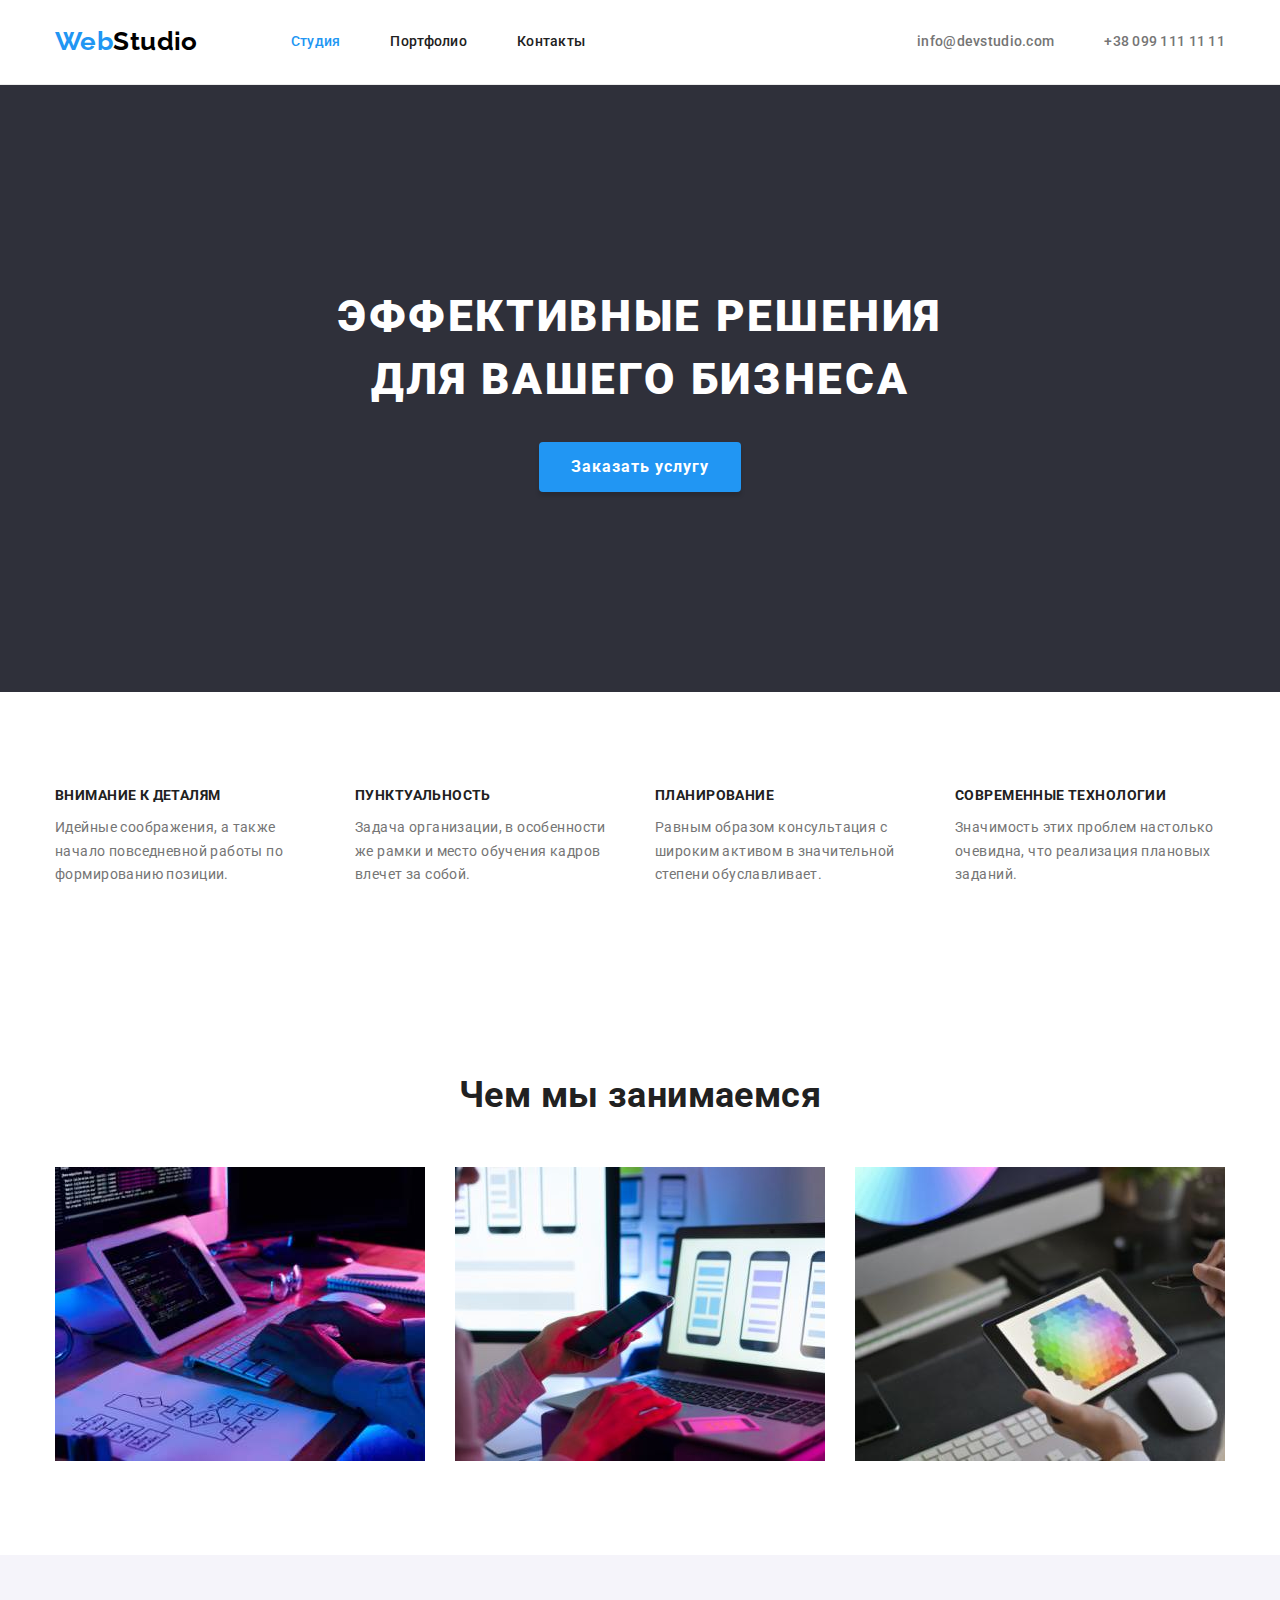
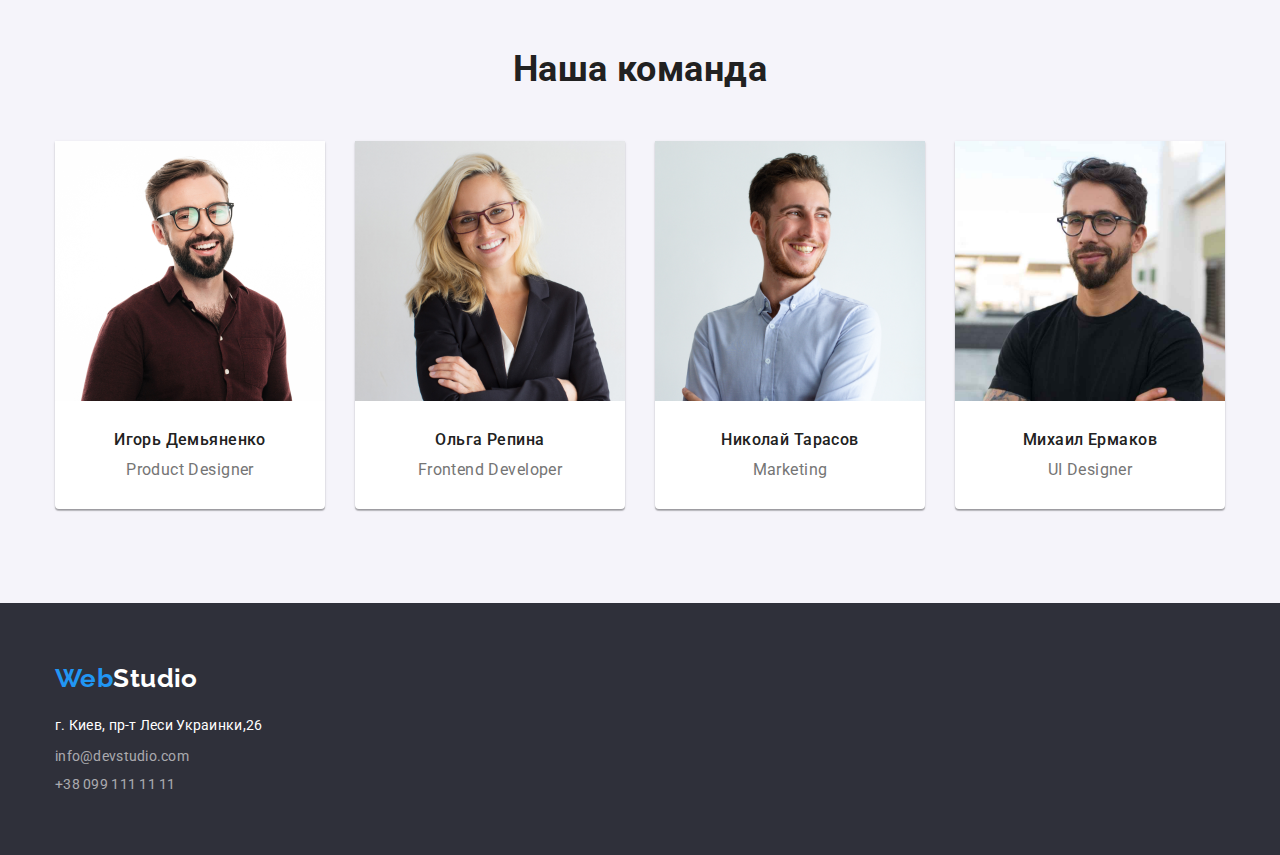
==== index.html @ 06228893 "Add files via upload" ====
<!DOCTYPE html>
<html lang="ru">
<head>
    <meta charset="UTF-8">
    <meta http-equiv="X-UA-Compatible" content="IE=edge">
    <meta name="viewport" content="width=device-width, initial-scale=1.0">
    <title>Document</title>
    <link rel="preconnect" href="https://fonts.googleapis.com">
    <link rel="preconnect" href="https://fonts.gstatic.com" crossorigin>
    <link href="https://fonts.googleapis.com/css2?family=Raleway:wght@700&family=Roboto:wght@400;500;700&display=swap"
        rel="stylesheet">
    <link rel="stylesheet" href="https://cdnjs.cloudflare.com/ajax/libs/modern-normalize/1.1.0/modern-normalize.min.css">
    <link rel="stylesheet" href="./style/style.css">
</head>
<body>
    <header class="header">
        <div class="nav-flex container">
        <nav class="header-nav"> 
            <a class="logo-WebStudio top" href="./index.html">Web<span class="Studio-header">Studio</span></a> 
          <ul class="site-nav">
            <li class="item"><a class="button_top current" href="./index.html">Студия</a></li>
            <li class="item"><a class="button_top" href="./portfolio.html">Портфолио</a></li>
            <li class="item"><a class="button_top" href="/contacts">Контакты</a></li>
        </ul>
    </nav>
        <ul class="auth-nav">
            <li class="auth"><a class="contact-nav" href="mailto:info@devstudio.com">info@devstudio.com</a></li>
            <li class="auth"><a class="contact-nav" href="tel:+380991111111">+38 099 111 11 11</a></li>
        </ul>
        </div>
    </header>
    <!--Main-->
    <main class="main"> 
        <!--Main Content-->
            <!--"Эффективные Решения"-->
            <section class="hero">
                <div class="container">
                <h1 class="big_banner_text">эффективные решения для 
                    вашего бизнеса
                </h1> 
                <button type="submit" class="big_banner_btn">Заказать услугу</button>
            </div>
            </section>
            <!--About Us-->
            <section class="section">
                <div class="container">
                <h2 class="header-name">В чём мы хороши</h2>
                <ul class="about_us ">
                 <li class="about_us_li">
                  <h3 class="about_us_text">Внимание к деталям</h3>  
                <p class="about_usParagr">Идейные соображения, а также начало повседневной работы по
                формированию позиции.</p> 
                </li>
                <li class="about_us_li">
                <h3 class="about_us_text">Пунктуальность</h3> 
                <p class="about_usParagr">Задача организации, в особенности же рамки и место обучения кадров влечет за собой.</p> 
                 </li>
                <li class="about_us_li">
               <h3 class="about_us_text">Планирование</h3> 
                <p class="about_usParagr">Равным образом консультация с широким активом в значительной степени обуславливает.</p> 
                </li>
                <li class="about_us_li">
                <h3 class="about_us_text">Современные технологии</h3> 
               <p class="about_usParagr">Значимость этих проблем настолько очевидна, что реализация плановых заданий.</p> 
                </li>
                </ul>
                </div>
            </section>
            <!--Чем мы занимаемся-->
            <section class="section">
                <div class="container">
                <h2 class="what_we_do_name">Чем мы занимаемся</h2>
                <ul class="img_whatwedo">
                    <li class="what_we_do_img"><img src="./img/imgtablehand.jpg" alt="user photo" class="photo" width="370" height="294"></li>
                    <li class="what_we_do_img"><img src="./img/imghandphone.jpg" alt="user photo" class="photo" width="370" height="294"></li>
                    <li class="what_we_do_img"><img src="./img/imghandphonerainbow.jpg" alt="user photo" class="photo" width="370" 
                        height="294"></li>
                </ul>
                </div>
            </section>
            <!--Наша команда-->
            <section class="section team">
                <div class="our_team container">
                <h2 class="our_team_own">Наша команда</h2>
             <ul class="our_team-card"> 
             <li class="card-team_all">
                <img src="./img/igor.jpg" alt="user photo" class="photo" width="270px" height="260px">
                <div class="info-card">
               <h3 class="our_team_name">Игорь Демьяненко</h3> 
               <p class="our_team_position">Product Designer</p> 
                </div>
            </li>
             <li class="card-team_all"> 
                <img src="./img/olga.jpg" alt="user photo" class="photo" width="270px" height="260px">
            <div class="info-card">
               <h3 class="our_team_name">Ольга Репина</h3> 
               <p class="our_team_position">Frontend Developer</p>
            </div>
            </li>
             <li class="card-team_all">
                <img src="./img/nikolai.jpg" alt="user photo" class="photo" width="270px" height="260px">
            <div class="info-card">
                <h3 class="our_team_name">Николай Тарасов</h3> 
               <p class="our_team_position">Marketing</p> 
            </div>
               <li class="card-team_all"> 
                <img src="./img/michail.jpg" alt="user photo" class="photo" width="270px" height="260px">
            <div class="info-card">
               <h3 class="our_team_name">Михаил Ермаков</h3> 
               <p class="our_team_position">UI Designer</p> 
            </div>
            </li>
             </ul>
            </div>
            </section>
            <!--Info Box-->
        <footer class="info_box">
            <div class="container">
            <a class="logo-WebStudio footer" href="./index.html">Web<span class="Studio-footer">Studio</span>
            </a>
            <address>
                <ul>
                    <li class="footer-item"><a class="contact footer adress" href="https://goo.gl/maps/bYPinD6C4wtfeAeu7">г. Киев, пр-т Леси Украинки,26</a></li>
                    <li class="footer-item"><a class="contact footer" href="mailto:info@devstudio.com">info@devstudio.com</a></li>
                    <li class="footer-item"><a class="contact footer" href="tel:+380991111111">+38 099 111 11 11</a></li>
                </ul>
                </address>
                </div>
            </footer>
    </main>
</body>
</html>
---- style/style.css ----
:root {
  --accent-color: #2196f3;
  --logo-Studio-color: black;
  --footer-bg-color: #2f303a;
  --primary-white-color: #ffffff;
  --primary-text-color: #212121;
  --title-text-color: #757575;
  --contacts-footer-color: rgba(255, 255, 255, 0.6);
  --team-bg-color: #f5f4fa;
}

html {
  box-sizing: border-box;
}

/* убираем подчеркивание ссылок */
* {
  text-decoration: none;
}

* ::after,
* ::before {
  box-sizing: inherit;
}

/* убираем точки списков */
.list {
  list-style: none;
}

ul {
  list-style: none;
  margin: 0;
  padding: 0;
}

body {
  font-family: "Roboto", sans-serif;
  font-size: 14px;
  letter-spacing: 0.03em;
  background-color: var(--primary-white-color);
}

h1,
h2,
h3,
h4,
h5,
h6,
p {
  margin: 0;
  padding: 0;
}

img {
  display: block;
  max-width: 100%;
  height: auto;
}
/*-----------Main ------------*/
.container {
  width: 1200px;
  margin-left: auto;
  margin-right: auto;
  padding-left: 15px;
  padding-right: 15px;
  /* outline: 2px solid red; */
}

.section.team {
  background-color: var(--team-bg-color);
}

.section {
  padding-bottom: 94px;
  padding-top: 94px;
}

/*--------------Head--------------*/
.header {
  border-bottom: 1px solid #ececec;
}

.nav-flex {
  display: flex;
  align-items: center;
}

.logo-WebStudio.top {
  margin-right: 93px;
}

.logo-WebStudio.top,
.logo-WebStudio.footer {
  font-family: "Raleway";
  font-weight: 700;
  font-size: 26px;
  line-height: 1.19;
  color: var(--accent-color);
}

.logo-WebStudio.footer {
  margin-bottom: 20px;
  display: block;
}
.Studio-footer {
  color: var(--primary-white-color);
}

.footer-item {
  margin-bottom: 9px;
}

.footer-item:last-child {
  margin-bottom: 0;
}

.Studio-header {
  color: var(--logo-Studio-color);
}

.header-nav {
  display: flex;
  align-items: center;
}

.site-nav {
  display: flex;
  margin-left: 93px;
  margin: 0;
  padding: 0;
}

.item:not(:last-child) {
  margin-right: 50px;
}

.site-nav .button_top {
  display: block;
  padding-top: 32px;
  padding-bottom: 32px;

  font-weight: 500;
  font-size: 14px;
  line-height: 1.4;
  letter-spacing: 0.02em;
  color: var(--primary-text-color);
}

.button_top:hover,
.button_top:focus {
  color: var(--accent-color);
}

.button_top.current {
  color: var(--accent-color);
}

.contact.footer {
  color: rgba(255, 255, 255, 0.6);
  font-weight: 400;
}

.contact {
  font-weight: normal;
}
.contact,
.contact-nav {
  font-weight: 500;
  font-size: 14px;
  line-height: 1.4;
  letter-spacing: 0.02em;
  color: var(--title-text-color);
  list-style: none;
  font-style: normal;
}

.contact-nav {
  padding-top: 32px;
  padding-bottom: 32px;
  flex: auto;
}

.contact:not(:last-child) {
  margin-bottom: 9px;
}

.contact + .contact {
  margin-bottom: 0;
}

.auth-nav {
  display: flex;
  margin-left: auto;
  padding-top: 0;
  padding-bottom: 0;
}

.auth + .auth {
  margin-left: 50px;
}

.contact.adress {
  font-size: 14px;
  line-height: 1.71;
  color: var(--primary-white-color);
  list-style: none;
  font-style: normal;
}

.contact:hover,
.contact_header:hover {
  color: var(--accent-color);
}
/*--------------Body--------------*/

.hero {
  text-align: center;
  background-color: var(--footer-bg-color);
  padding-top: 200px;
  padding-bottom: 200px;
  margin: 0 auto;
}

.big_banner_text {
  font-weight: 900;
  font-size: 44px;
  line-height: 1.45;
  letter-spacing: 0.06em;
  text-transform: uppercase;
  color: var(--primary-white-color);
  width: 696px;
  margin: 0 auto;
  margin-bottom: 30px;
}

.big_banner_btn {
  cursor: pointer;
  font-family: inherit;
  color: var(--primary-white-color);
  background-color: var(--accent-color);
  box-shadow: 0px 4px 4px rgba(0, 0, 0, 0.15);
  border-radius: 4px;
  font-weight: 700;
  font-size: 16px;
  line-height: 1.88;
  min-width: 200px;
  min-height: 50px;
  display: block;
  align-items: center;
  text-align: center;
  letter-spacing: 0.06em;
  padding: 10px 32px;
  margin-left: auto;
  margin-right: auto;
  border: none;
}

.big_banner_btn:hover {
  box-shadow: 0px 4px 4px rgba(0, 0, 0, 0.15);
  border-radius: 4px;
}
/*--------------About Us--------------*/
.header-name {
  visibility: hidden;
  margin: 0;
  bottom: 0;
  border: 0;
  padding: 0;
  position: absolute;
}

.about_us {
  display: flex;
}

.about_us_li + .about_us_li {
  margin-left: 30px;
}

.about_us_text {
  font-weight: 700;
  font-size: 14px;
  line-height: 1.4;
  text-transform: uppercase;
  color: var(--primary-text-color);
  margin-bottom: 10px;
}

.about_usParagr {
  font-size: 14px;
  line-height: 1.7;
  color: var(--title-text-color);
  width: 270px;
}

/*--------------What we do--------------*/
.what_we_do_name,
.our_team_own {
  font-weight: 700;
  font-size: 36px;
  line-height: 1.16;
  text-align: center;
  color: var(--primary-text-color);
  margin-bottom: 50px;
}

.img_whatwedo {
  display: flex;
}

.what_we_do_img + .what_we_do_img {
  margin-left: 30px;
}
/*--------------Our team--------------*/

.our_team-card {
  display: flex;
}

.card-team_all {
  background-color: var(--primary-white-color);
  border-radius: 0px 0px 4px 4px;
  box-shadow: 0px 1px 3px rgba(0, 0, 0, 0.12), 0px 1px 1px rgba(0, 0, 0, 0.14),
    0px 2px 1px rgba(0, 0, 0, 0.2);
  margin-right: 30px;
}

.card-team_all:last-child {
  margin-right: 0;
}

.info-card {
  padding-top: 30px;
  padding-bottom: 30px;
}

/*кусочек в what we do h2*/
.our_team_name {
  font-weight: 500;
  font-size: 16px;
  line-height: 1.18;
  text-align: center;
  color: var(--primary-text-color);
  margin-bottom: 10px;
}

.our_team_position {
  font-size: 16px;
  line-height: 19px;
  text-align: center;
  color: var(--title-text-color);
}
/*--------------Footer--------------*/
.info_box {
  padding-top: 60px;
  padding-bottom: 60px;
  background-color: var(--footer-bg-color);
}

/*--------------Portfolio Button--------------*/
.nav_portfolio {
  display: none;
}

.btn_portfolio {
  font-weight: 500;
  font-size: 16px;
  line-height: 1.62;
  color: var(--primary-text-color);
  letter-spacing: 0.03em;
  margin-bottom: 50px;
  display: flex;
  border-radius: 4px;
  justify-content: center;
}

.filter-item {
  margin-right: 8px;
}

.filter-item:last-child {
  margin-right: 0;
}

.nav_btn {
  font-weight: 500;
  font-size: 16px;
  line-height: 1.62;
  text-align: center;
  letter-spacing: 0.03em;
  color: var(--main-color);
  background-color: var(--team-bg-color);
  padding: 6px 22px;
  border: 0;
  border-radius: 4px;
  cursor: pointer;
}

.nav-btn:active {
  color: var(--primary-white-color);
  background-color: var(--accent-color);
}

.nav_btn + .nav_btn {
  margin-right: 0;
}

.nav_btn:hover,
.nav_btn:focus {
  color: var(--primary-white-color);
  background-color: var(--accent-color);
}

/*--------------Portfolio --------------*/

.our-projects {
  display: flex;
  flex-wrap: wrap;
  margin: 0;
  padding: 0;
}

.border-item {
  background-color: var(--primary-white-color);
  border: 1px solid #eeeeee;
  border-top: none;
  padding: 20px 24px;
}

.portfolio_item {
  width: 370px;
  margin-right: 30px;
  margin-bottom: 30px;
}

.portfolio_item:nth-child(3n) {
  margin-right: 0;
}

.portfolio_item:nth-last-child(-n + 3) {
  margin-bottom: 0;
}

.portfolio_name {
  font-style: normal;
  font-weight: 700;
  font-size: 18px;
  line-height: 2;

  letter-spacing: 0.06em;
  color: var(--primary-text-color);
  margin-bottom: 4px;
}

.portfolio_type {
  font-style: normal;
  font-size: 16px;
  line-height: 1.87;
  color: var(--title-text-color);
}

.portfolio {
  display: flex;
  flex-wrap: wrap;
}
.portfolio_content {
  width: 370px;
  height: 294px;
  margin-bottom: 140px;
}
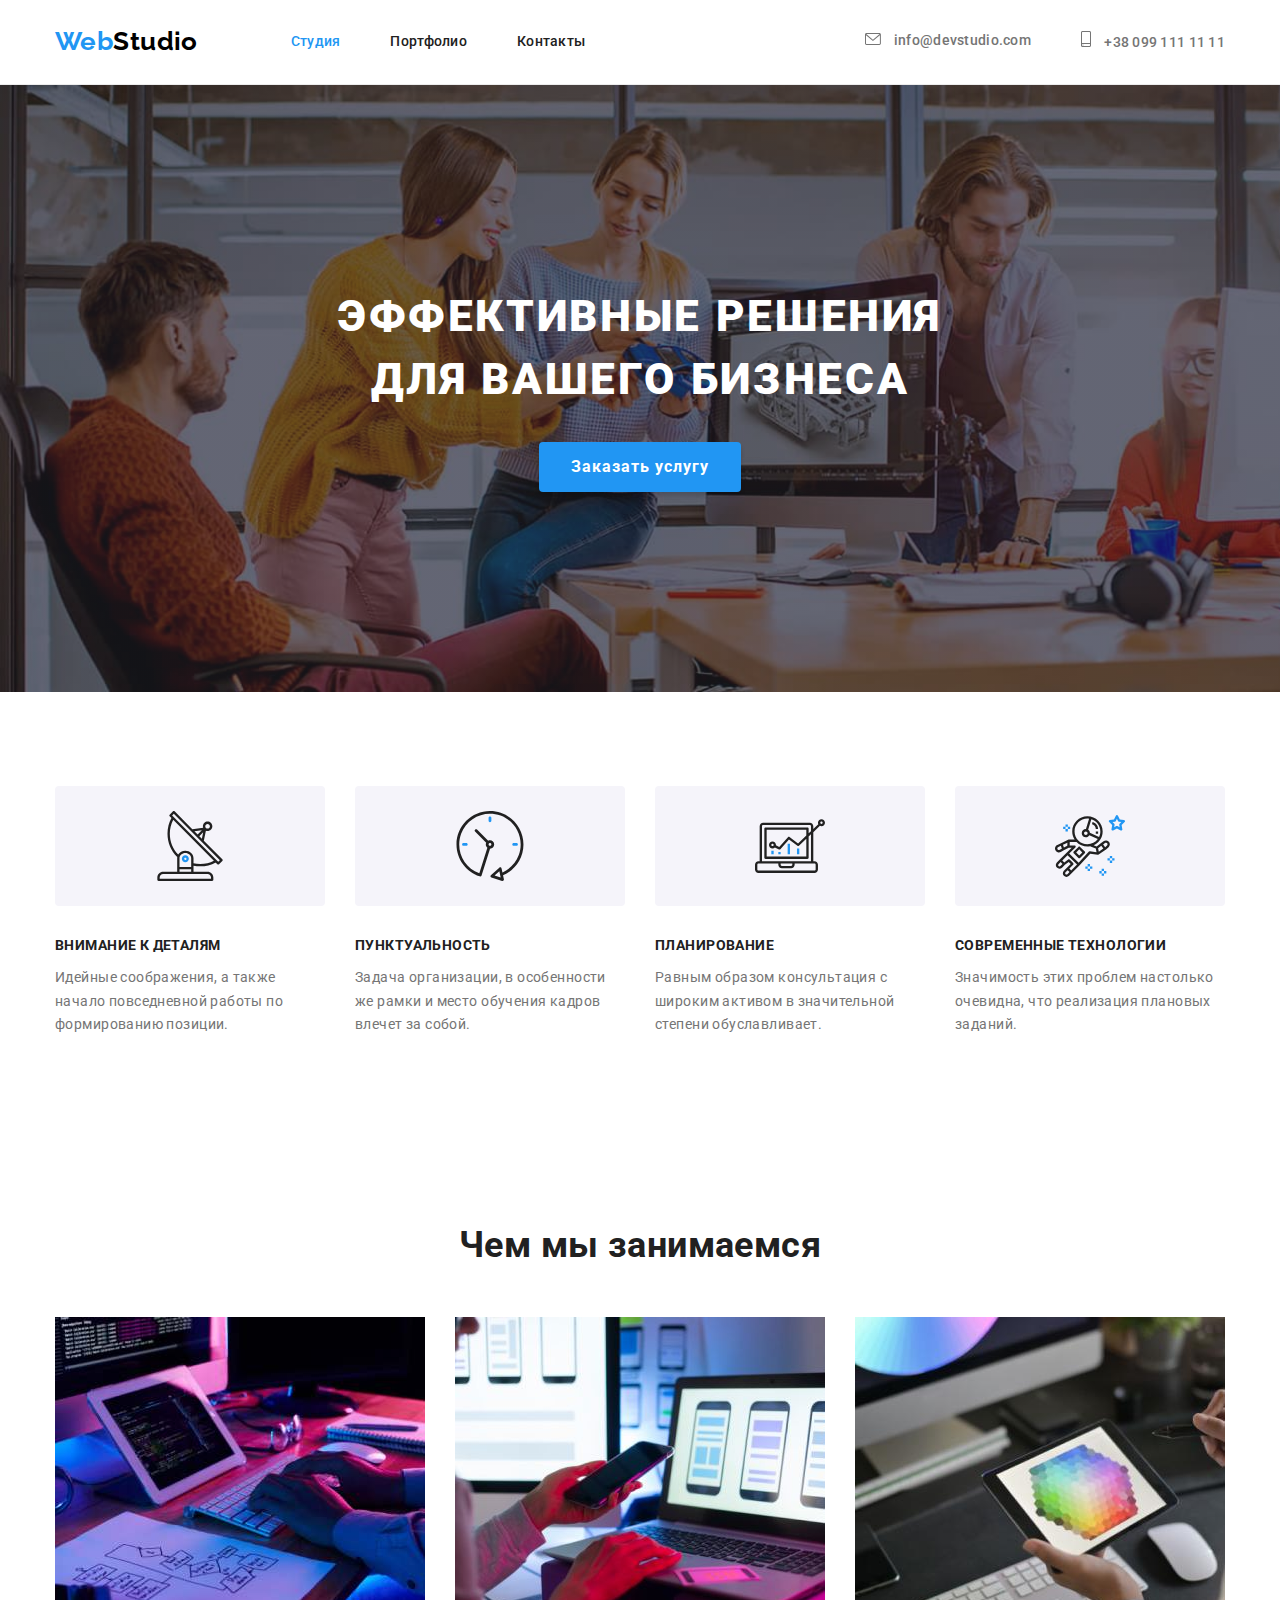
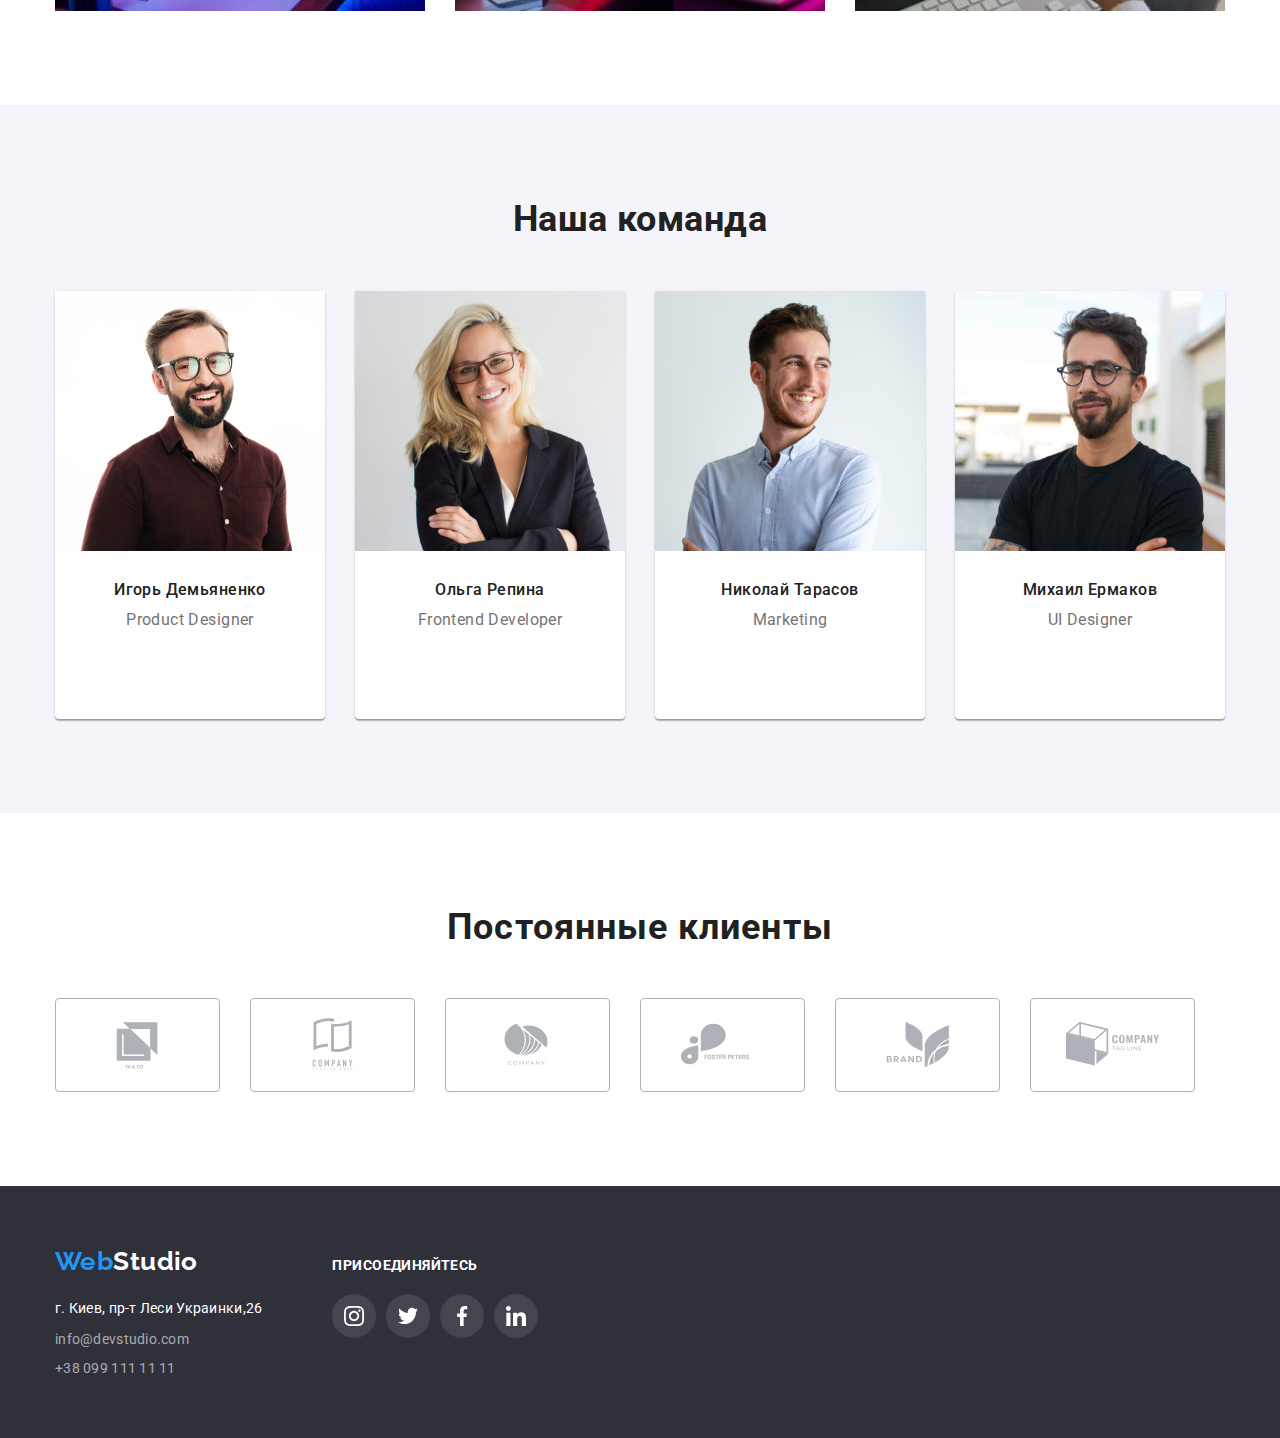
==== commit 4523f87a: "new" ====
--- a/index.html
+++ b/index.html
@@ -24,8 +24,16 @@
         </ul>
     </nav>
         <ul class="auth-nav">
-            <li class="auth"><a class="contact-nav" href="mailto:info@devstudio.com">info@devstudio.com</a></li>
-            <li class="auth"><a class="contact-nav" href="tel:+380991111111">+38 099 111 11 11</a></li>
+            <li class="auth"><a class="contact-nav" href="mailto:info@devstudio.com">
+                    <svg class="contact-icon" width="16" height="12">
+                        <use href="./img/styles.svg#icon-envelope"></use>
+                    </svg>
+                    info@devstudio.com</a></li>
+            <li class="auth"><a class="contact-nav" href="tel:+380991111111">
+                    <svg class="contact-icon" width="10" height="16">
+                        <use href="./img/styles.svg#icon-smartphone"></use>
+                    </svg>
+                    +38 099 111 11 11</a></li>
         </ul>
         </div>
     </header>
@@ -44,26 +52,54 @@
             <!--About Us-->
             <section class="section">
                 <div class="container">
+
                 <h2 class="header-name">В чём мы хороши</h2>
+
                 <ul class="about_us ">
-                 <li class="about_us_li">
+
+                 <li class="about_us_li icon-antenna">
+                     <div class="benefits-icon">
+                     <svg class="svg-benefits"  width="70" height="70">
+                         <use href="./img/styles.svg#icon-antenna"></use>
+                     </svg>
+                    </div>
                   <h3 class="about_us_text">Внимание к деталям</h3>  
                 <p class="about_usParagr">Идейные соображения, а также начало повседневной работы по
                 формированию позиции.</p> 
                 </li>
-                <li class="about_us_li">
+
+                <li class="about_us_li icon-clock">
+                    <div class="benefits-icon">
+                        <svg class="svg-benefits" width="70" height="70">
+                            <use href="./img/styles.svg#icon-clock"></use>
+                        </svg>
+                    </div>
                 <h3 class="about_us_text">Пунктуальность</h3> 
                 <p class="about_usParagr">Задача организации, в особенности же рамки и место обучения кадров влечет за собой.</p> 
                  </li>
-                <li class="about_us_li">
+
+                <li class="about_us_li icon-diagram">
+                    <div class="benefits-icon">
+                        <svg class="svg-benefits" width="70" height="70">
+                            <use href="./img/styles.svg#icon-diagram"></use>
+                        </svg>
+                    </div>
                <h3 class="about_us_text">Планирование</h3> 
                 <p class="about_usParagr">Равным образом консультация с широким активом в значительной степени обуславливает.</p> 
                 </li>
-                <li class="about_us_li">
+
+                <li class="about_us_li icon-austronaut">
+                    <div class="benefits-icon">
+                        <svg class="svg-benefits" width="70" height="70">
+                            <use href="./img/styles.svg#icon-astronaut"></use>
+                        </svg>
+                    </div>
                 <h3 class="about_us_text">Современные технологии</h3> 
                <p class="about_usParagr">Значимость этих проблем настолько очевидна, что реализация плановых заданий.</p> 
                 </li>
+
                 </ul>
+                
                 </div>
             </section>
             <!--Чем мы занимаемся-->
@@ -81,41 +117,143 @@
             <!--Наша команда-->
             <section class="section team">
                 <div class="our_team container">
+
                 <h2 class="our_team_own">Наша команда</h2>
+
              <ul class="our_team-card"> 
+
              <li class="card-team_all">
                 <img src="./img/igor.jpg" alt="user photo" class="photo" width="270px" height="260px">
                 <div class="info-card">
                <h3 class="our_team_name">Игорь Демьяненко</h3> 
                <p class="our_team_position">Product Designer</p> 
-                </div>
+               <ul class="card-soc-media">
+
+                   <li class="card-soc-media-li">
+
+                    <a href="" class="card-soc-link">
+                        <svg class="card-soc-item" width="20" height="20">
+                           <use href="./img/styles.svg#icon-instagram"></use>
+                       </svg>
+                    </a>
+                    </li>
+                   <li class="card-soc-media-li">
+                    <a href="" class="card-soc-link">
+                        <svg class="card-soc-item" width="20" height="20">
+                            <use href="./img/styles.svg#icon-twitter"></use>
+                        </svg>
+                    </a>
+                </li>
+                   <li class="card-soc-media-li">
+                    <a href="" class="card-soc-link">
+                        <svg class="card-soc-item" width="20" height="20">
+                            <use href="./img/styles.svg#icon-facebook"></use>
+                        </svg>
+                    </a>
+                </li>
+                   <li class="card-soc-media-li">
+                    <a href="" class="card-soc-link">
+                        <svg class="card-soc-item" width="20" height="20">
+                            <use href="./img/styles.svg#icon-linkedin"></use>
+                        </svg>
+                    </a>
+                </li>
+               </ul>
+                </div>
+
             </li>
+
              <li class="card-team_all"> 
                 <img src="./img/olga.jpg" alt="user photo" class="photo" width="270px" height="260px">
             <div class="info-card">
+
                <h3 class="our_team_name">Ольга Репина</h3> 
                <p class="our_team_position">Frontend Developer</p>
+            
+
             </div>
             </li>
+
              <li class="card-team_all">
                 <img src="./img/nikolai.jpg" alt="user photo" class="photo" width="270px" height="260px">
             <div class="info-card">
+
                 <h3 class="our_team_name">Николай Тарасов</h3> 
                <p class="our_team_position">Marketing</p> 
-            </div>
+           
+
+            </div>
+            </li>
+
                <li class="card-team_all"> 
                 <img src="./img/michail.jpg" alt="user photo" class="photo" width="270px" height="260px">
             <div class="info-card">
                <h3 class="our_team_name">Михаил Ермаков</h3> 
                <p class="our_team_position">UI Designer</p> 
+            
+
             </div>
             </li>
              </ul>
             </div>
+            </section>
+            <section class="section">
+                <div class="container">
+                    <h2 class="client-name">Постоянные клиенты</h2>
+                    <ul class="clients">
+                        <li class="client-card">
+                            <a href class="benefits-clients">
+                                <svg class="svg-clients" width="106" height="60">
+                                    <use href="./img/styles.svg#icon-yaandco"></use>
+                                </svg>
+                            </a>
+                        </li>
+            
+                        <li class="client-card">
+                            <a href class="benefits-clients">
+                                <svg class="svg-benefits" width="106" height="60">
+                                    <use href="./img/styles.svg#icon-tagline"></use>
+                                </svg>
+                            </a>
+                        </li>
+            
+                        <li class="client-card">
+                            <a href class="benefits-clients">
+                                <svg class="svg-benefits" width="106" height="60">
+                                    <use href="./img/styles.svg#icon-company"></use>
+                                </svg>
+                            </a>
+                        </li>
+            
+                        <li class="client-card">
+                            <a href class="benefits-clients">
+                                <svg class="svg-benefits" width="106" height="60">
+                                    <use href="./img/styles.svg#icon-foster"></use>
+                                </svg>
+                            </a>
+                        </li>
+            
+                        <li class="client-card">
+                            <a href class="benefits-clients">
+                                <svg class="svg-benefits" width="106" height="60">
+                                    <use href="./img/styles.svg#icon-Brand"></use>
+                                </svg>
+                            </a>
+                        </li>
+            
+                        <li class="client-card">
+                            <a href="" class="benefits-clients">
+                                <svg class="svg-benefits" width="106" height="60">
+                                    <use href="./img/styles.svg#icon-companytagline"></use>
+                                </svg>
+                        </li>
+                    </ul>
+                </div>
             </section>
             <!--Info Box-->
         <footer class="info_box">
             <div class="container">
+                <div class="footer-link">
             <a class="logo-WebStudio footer" href="./index.html">Web<span class="Studio-footer">Studio</span>
             </a>
             <address>
@@ -125,6 +263,41 @@
                     <li class="footer-item"><a class="contact footer" href="tel:+380991111111">+38 099 111 11 11</a></li>
                 </ul>
                 </address>
+            </div>
+                <div class="join">
+                <h2 class="join-name">присоединяйтесь</h2>
+                <ul class="card-soc-media-ul">
+                    <li class="card-soc-media-footer">
+                        <a href="" class="card-soc-footer">
+                            <svg class="card-soc-item" width="20" height="20">
+                                <use href="./img/styles.svg#icon-instagram"></use>
+                            </svg>
+                        </a>
+                    </li>
+                    <li class="card-soc-media-footer">
+                        <a href="" class="card-soc-footer">
+                            <svg class="card-soc-item" width="20" height="20">
+                                <use href="./img/styles.svg#icon-twitter"></use>
+                            </svg>
+                        </a>
+                    </li>
+                    <li class="card-soc-media-footer">
+                        <a href="" class="card-soc-footer">
+                            <svg class="card-soc-item" width="20" height="20">
+                                <use href="./img/styles.svg#icon-facebook"></use>
+                            </svg>
+                        </a>
+                    </li>
+                    <li class="card-soc-media-footer">
+                        <a href="" class="card-soc-footer">
+                            <svg class="card-soc-item" width="20" height="20">
+                                <use href="./img/styles.svg#icon-linkedin"></use>
+                            </svg>
+                        </a>
+                    </li>
+                    
+                </ul>
+                </div>
                 </div>
             </footer>
     </main>
--- a/style/style.css
+++ b/style/style.css
@@ -7,6 +7,8 @@
   --title-text-color: #757575;
   --contacts-footer-color: rgba(255, 255, 255, 0.6);
   --team-bg-color: #f5f4fa;
+  --client-icon-clr: #afb1b8;
+  --link-bg-color: rgba(255, 255, 255, 0.1);
 }
 
 html {
@@ -179,6 +181,12 @@
   padding-top: 32px;
   padding-bottom: 32px;
   flex: auto;
+  align-items: center;
+}
+
+.contact-nav:hover,
+.contact-nav:focus {
+  color: var(--accent-color);
 }
 
 .contact:not(:last-child) {
@@ -198,6 +206,13 @@
 
 .auth + .auth {
   margin-left: 50px;
+}
+
+.contact-icon {
+  margin-right: 10px;
+  fill: currentColor;
+  display: inline-block;
+  justify-content: center;
 }
 
 .contact.adress {
@@ -215,6 +230,15 @@
 /*--------------Body--------------*/
 
 .hero {
+  background-image: linear-gradient(
+      to right,
+      rgba(47, 48, 58, 0.4),
+      rgba(47, 48, 58, 0.4)
+    ),
+    url(../img/hero-img.jpg);
+  background-size: cover;
+  background-repeat: no-repeat;
+  max-width: 1600px;
   text-align: center;
   background-color: var(--footer-bg-color);
   padding-top: 200px;
@@ -274,6 +298,17 @@
   display: flex;
 }
 
+.benefits-icon {
+  display: flex;
+  flex-wrap: wrap;
+  align-content: center;
+  height: 120px;
+  background: var(--team-bg-color);
+  border-radius: 4px;
+  justify-content: center;
+  margin-bottom: 30px;
+}
+
 .about_us_li + .about_us_li {
   margin-left: 30px;
 }
@@ -351,11 +386,142 @@
   text-align: center;
   color: var(--title-text-color);
 }
+
+.card-soc-media {
+  display: flex;
+  justify-content: center;
+  padding-top: 16px;
+}
+
+.card-soc-media-li {
+  margin-right: 10px;
+}
+
+.card-soc-media-li::last-child {
+  margin-right: 0;
+}
+
+.card-soc-link {
+  display: inline-flex;
+  align-items: center;
+  justify-content: center;
+  border-radius: 50%;
+  width: 44px;
+  height: 44px;
+  fill: #AFB1B8;
+}
+
+/*--------------Client Card--------------*/
+
+.client-name {
+  font-weight: 700;
+  font-size: 36px;
+  line-height: 1.16;
+  text-align: center;
+  letter-spacing: 0.03em;
+  color: var(--primary-text-color);
+  margin-bottom: 50px;
+}
+
+.clients {
+  display: flex;
+}
+
+.client-card {
+  border: 1px solid var(--client-icon-clr);
+  border-radius: 4px;
+  margin-right: 30px;
+  width: 170px;
+  height: 94px;
+  align-items: center;
+  box-sizing: border-box;
+  justify-content: center;
+}
+
+.client-card:last-child {
+  margin-right: 0;
+}
+
+.benefits-clients {
+  display: flex;
+  align-items: center;
+  justify-content: center;
+  fill: var(--client-icon-clr);
+  height: 100%;
+}
+
+.benefits-clients:hover,
+.benefits-clients:focus {
+  fill: var(--accent-color);
+}
+
+.client-card:focus,
+.client-card:hover {
+  border-color: var(--accent-color);
+}
+
 /*--------------Footer--------------*/
 .info_box {
   padding-top: 60px;
   padding-bottom: 60px;
   background-color: var(--footer-bg-color);
+}
+
+.info_box .container {
+  display: flex;
+  align-items: baseline;
+}
+
+.footer-link {
+  margin-right: 70px;
+}
+
+/*--------------Join Us--------------*/
+.join {
+  margin-right: auto;
+}
+
+.join-name {
+  font-weight: 700;
+  font-size: 14px;
+  line-height: 1.14;
+  text-transform: uppercase;
+  letter-spacing: 0.03em;
+  color: var(--primary-white-color);
+  margin-bottom: 20px;
+}
+
+.card-soc-media-footer {
+  width: 44px;
+  height: 44px;
+  margin-right: 10px;
+}
+
+.card-soc-media-footer::last-child {
+  margin-right: 0;
+}
+
+.card-soc-media-ul {
+  display: flex;
+}
+
+.card-soc-item {
+  fill: var(--primary-white-color);
+}
+
+.card-soc-footer {
+  width: 100%;
+  height: 100%;
+  border-radius: 50%;
+  display: flex;
+  align-items: center;
+  justify-content: center;
+  background-color: var(--link-bg-color);
+}
+
+.card-soc-footer:hover,
+.card-soc-footer:focus {
+  background-color: var(--accent-color);
 }
 
 /*--------------Portfolio Button--------------*/
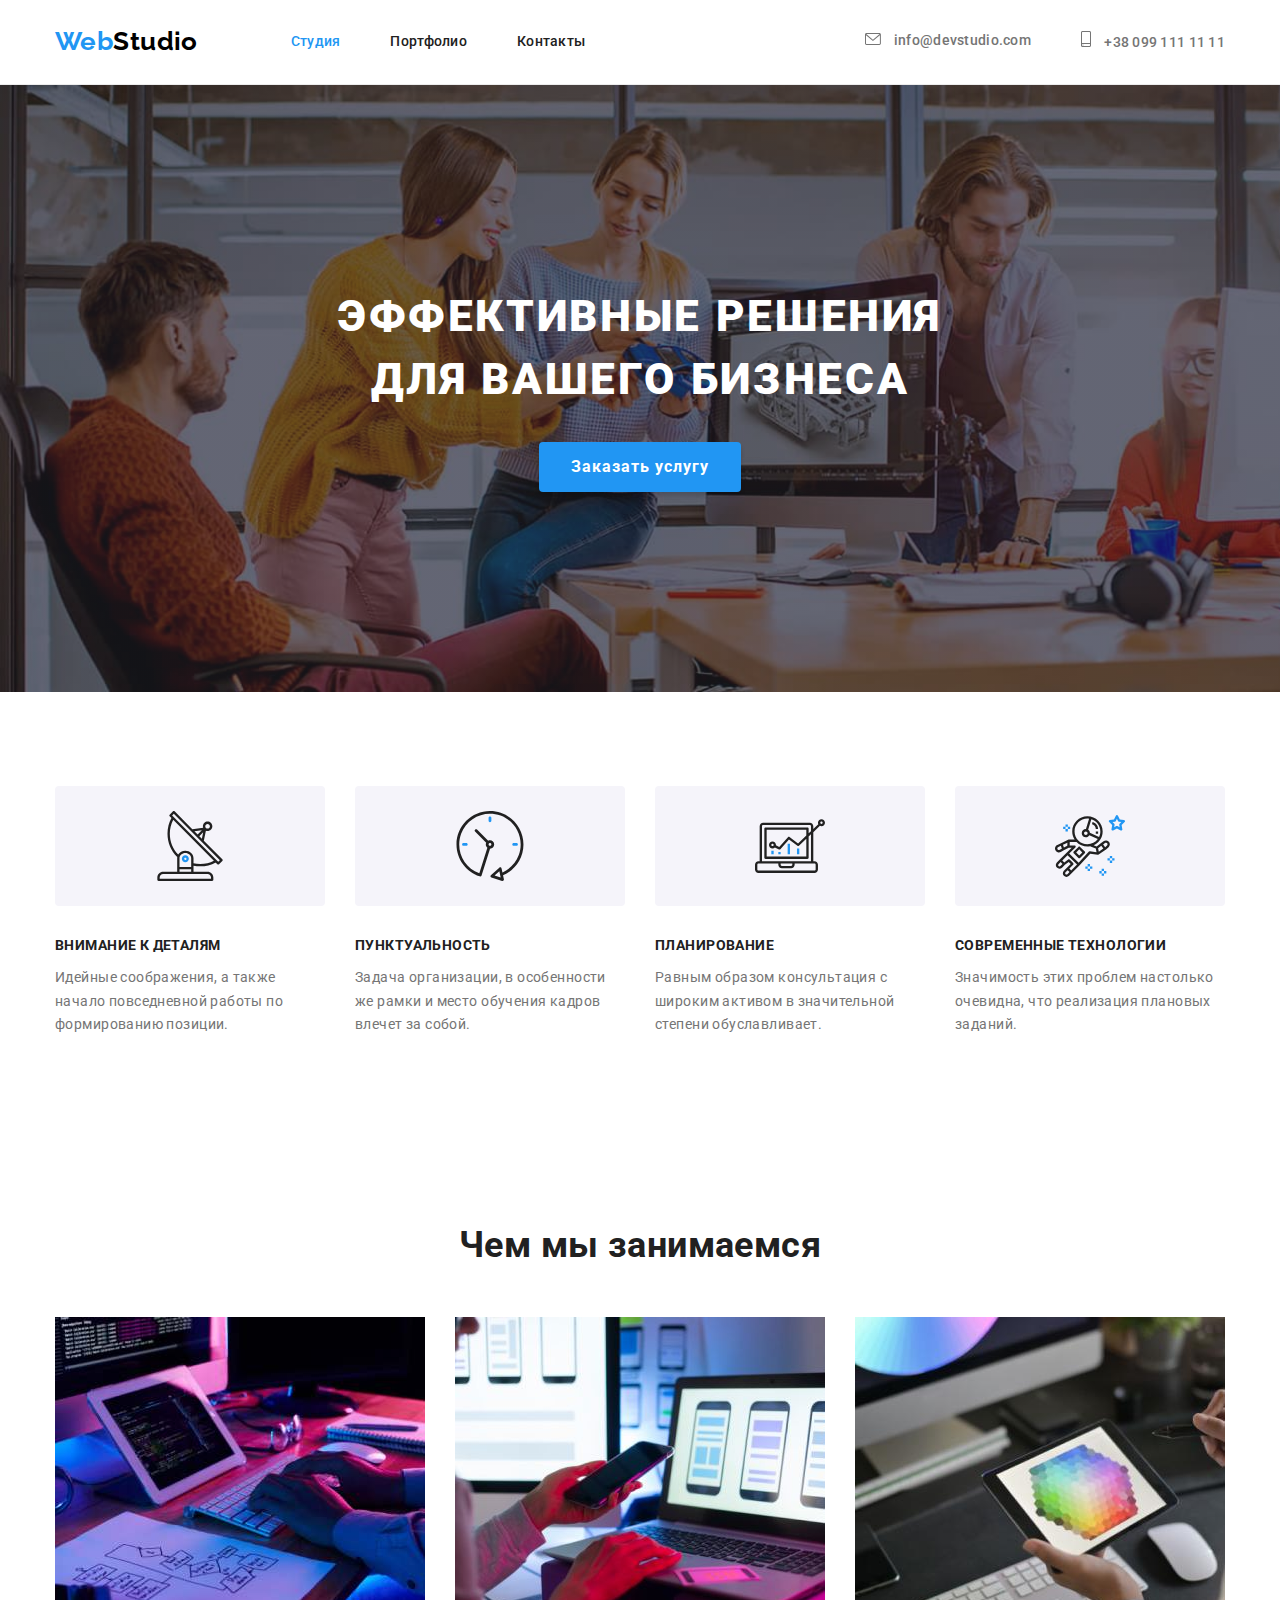
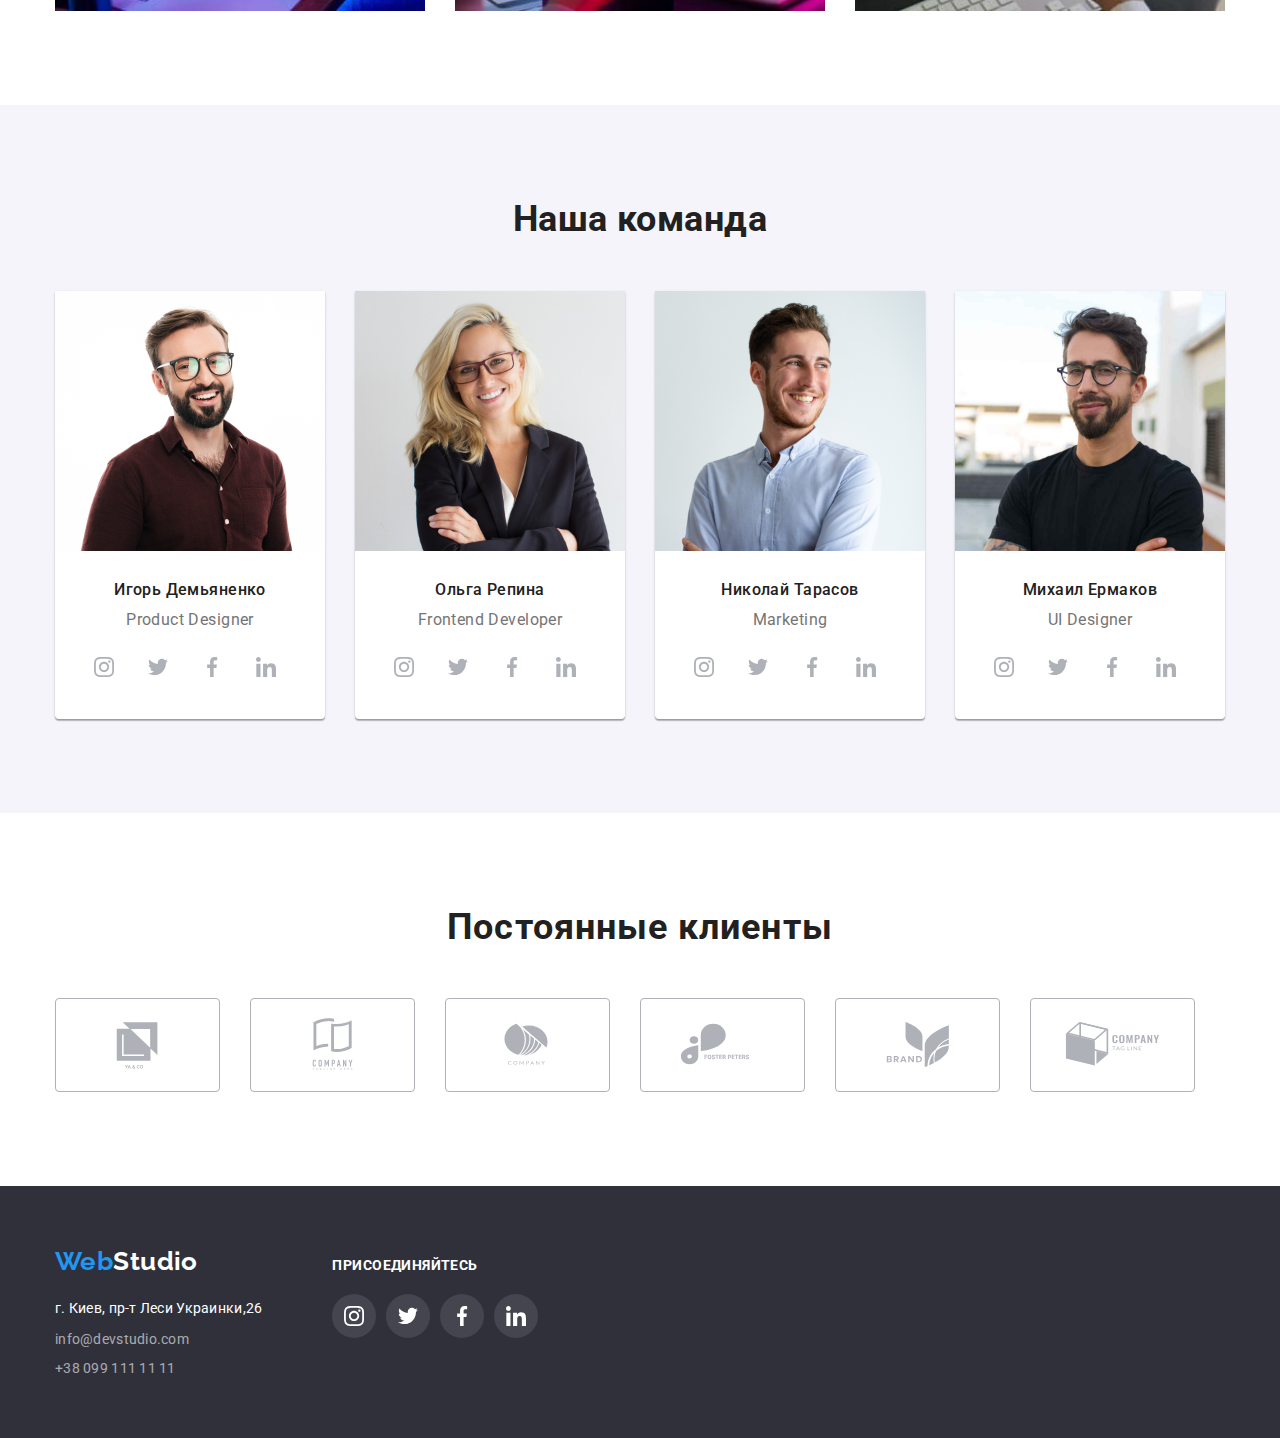
==== commit 9c93bb33: "made soc icons" ====
--- a/index.html
+++ b/index.html
@@ -129,35 +129,35 @@
                <p class="our_team_position">Product Designer</p> 
                <ul class="card-soc-media">
 
-                   <li class="card-soc-media-li">
-
-                    <a href="" class="card-soc-link">
-                        <svg class="card-soc-item" width="20" height="20">
-                           <use href="./img/styles.svg#icon-instagram"></use>
-                       </svg>
-                    </a>
-                    </li>
-                   <li class="card-soc-media-li">
-                    <a href="" class="card-soc-link">
-                        <svg class="card-soc-item" width="20" height="20">
-                            <use href="./img/styles.svg#icon-twitter"></use>
-                        </svg>
-                    </a>
-                </li>
-                   <li class="card-soc-media-li">
-                    <a href="" class="card-soc-link">
-                        <svg class="card-soc-item" width="20" height="20">
-                            <use href="./img/styles.svg#icon-facebook"></use>
-                        </svg>
-                    </a>
-                </li>
-                   <li class="card-soc-media-li">
-                    <a href="" class="card-soc-link">
-                        <svg class="card-soc-item" width="20" height="20">
-                            <use href="./img/styles.svg#icon-linkedin"></use>
-                        </svg>
-                    </a>
-                </li>
+                    <li class="card-soc-media-team">
+                        <a href="" class="card-soc-team">
+                            <svg class="card-soc-team-item" width="20" height="20">
+                                <use href="./img/styles.svg#icon-instagram"></use>
+                            </svg>
+                        </a>
+                    </li>
+                    <li class="card-soc-media-team">
+                        <a href="" class="card-soc-team">
+                            <svg class="card-soc-team-item " width="20" height="20">
+                                <use href="./img/styles.svg#icon-twitter"></use>
+                            </svg>
+                        </a>
+                    </li>
+                    <li class="card-soc-media-team">
+                        <a href="" class="card-soc-team">
+                            <svg class="card-soc-team-item " width="20" height="20">
+                                <use href="./img/styles.svg#icon-facebook"></use>
+                            </svg>
+                        </a>
+                    </li>
+                    <li class="card-soc-media-team">
+                        <a href="" class="card-soc-team">
+                            <svg class="card-soc-team-item " width="20" height="20">
+                                <use href="./img/styles.svg#icon-linkedin"></use>
+                            </svg>
+                        </a>
+                    </li>
+        
                </ul>
                 </div>
 
@@ -169,7 +169,38 @@
 
                <h3 class="our_team_name">Ольга Репина</h3> 
                <p class="our_team_position">Frontend Developer</p>
-            
+            <ul class="card-soc-media">
+            
+                <li class="card-soc-media-team">
+                    <a href="" class="card-soc-team">
+                        <svg class="card-soc-team-item" width="20" height="20">
+                            <use href="./img/styles.svg#icon-instagram"></use>
+                        </svg>
+                    </a>
+                </li>
+                <li class="card-soc-media-team">
+                    <a href="" class="card-soc-team">
+                        <svg class="card-soc-team-item " width="20" height="20">
+                            <use href="./img/styles.svg#icon-twitter"></use>
+                        </svg>
+                    </a>
+                </li>
+                <li class="card-soc-media-team">
+                    <a href="" class="card-soc-team">
+                        <svg class="card-soc-team-item " width="20" height="20">
+                            <use href="./img/styles.svg#icon-facebook"></use>
+                        </svg>
+                    </a>
+                </li>
+                <li class="card-soc-media-team">
+                    <a href="" class="card-soc-team">
+                        <svg class="card-soc-team-item " width="20" height="20">
+                            <use href="./img/styles.svg#icon-linkedin"></use>
+                        </svg>
+                    </a>
+                </li>
+            
+            </ul>
 
             </div>
             </li>
@@ -180,7 +211,38 @@
 
                 <h3 class="our_team_name">Николай Тарасов</h3> 
                <p class="our_team_position">Marketing</p> 
-           
+        <ul class="card-soc-media">
+        
+            <li class="card-soc-media-team">
+                <a href="" class="card-soc-team">
+                    <svg class="card-soc-team-item" width="20" height="20">
+                        <use href="./img/styles.svg#icon-instagram"></use>
+                    </svg>
+                </a>
+            </li>
+            <li class="card-soc-media-team">
+                <a href="" class="card-soc-team">
+                    <svg class="card-soc-team-item " width="20" height="20">
+                        <use href="./img/styles.svg#icon-twitter"></use>
+                    </svg>
+                </a>
+            </li>
+            <li class="card-soc-media-team">
+                <a href="" class="card-soc-team">
+                    <svg class="card-soc-team-item " width="20" height="20">
+                        <use href="./img/styles.svg#icon-facebook"></use>
+                    </svg>
+                </a>
+            </li>
+            <li class="card-soc-media-team">
+                <a href="" class="card-soc-team">
+                    <svg class="card-soc-team-item " width="20" height="20">
+                        <use href="./img/styles.svg#icon-linkedin"></use>
+                    </svg>
+                </a>
+            </li>
+        
+        </ul>
 
             </div>
             </li>
@@ -190,7 +252,38 @@
             <div class="info-card">
                <h3 class="our_team_name">Михаил Ермаков</h3> 
                <p class="our_team_position">UI Designer</p> 
-            
+            <ul class="card-soc-media">
+            
+                <li class="card-soc-media-team">
+                    <a href="" class="card-soc-team">
+                        <svg class="card-soc-team-item" width="20" height="20">
+                            <use href="./img/styles.svg#icon-instagram"></use>
+                        </svg>
+                    </a>
+                </li>
+                <li class="card-soc-media-team">
+                    <a href="" class="card-soc-team">
+                        <svg class="card-soc-team-item " width="20" height="20">
+                            <use href="./img/styles.svg#icon-twitter"></use>
+                        </svg>
+                    </a>
+                </li>
+                <li class="card-soc-media-team">
+                    <a href="" class="card-soc-team">
+                        <svg class="card-soc-team-item " width="20" height="20">
+                            <use href="./img/styles.svg#icon-facebook"></use>
+                        </svg>
+                    </a>
+                </li>
+                <li class="card-soc-media-team">
+                    <a href="" class="card-soc-team">
+                        <svg class="card-soc-team-item " width="20" height="20">
+                            <use href="./img/styles.svg#icon-linkedin"></use>
+                        </svg>
+                    </a>
+                </li>
+            
+            </ul>
 
             </div>
             </li>
--- a/style/style.css
+++ b/style/style.css
@@ -393,22 +393,47 @@
   padding-top: 16px;
 }
 
-.card-soc-media-li {
-  margin-right: 10px;
-}
-
-.card-soc-media-li::last-child {
-  margin-right: 0;
-}
-
-.card-soc-link {
-  display: inline-flex;
-  align-items: center;
-  justify-content: center;
-  border-radius: 50%;
+.card-soc-media-team {
   width: 44px;
   height: 44px;
-  fill: #AFB1B8;
+  margin-right: 10px;
+}
+
+.card-soc-media-team::last-child {
+  margin-right: 0;
+}
+
+.card-soc-team {
+  width: 100%;
+  height: 100%;
+  border-radius: 50%;
+  display: flex;
+  align-items: center;
+  justify-content: center;
+}
+
+.card-soc-team:hover,
+.card-soc-team:focus {
+  background-color: var(--accent-color);
+}
+
+.card-soc-team-item {
+  fill: var(--client-icon-clr);
+}
+
+.card-soc-team:hover .card-soc-team-item,
+.card-soc-team:focus .card-soc-team-item {
+  fill: var(--accent-color);
+}
+
+.card-soc-team:hover .card-soc-team-item,
+.card-soc-team:focus .card-soc-team-item {
+  fill: var(--primary-white-color);
+}
+
+.card-soc-team-item:hover,
+.card-soc-team-item:focus {
+  fill: var(--primary-white-color);
 }
 
 /*--------------Client Card--------------*/
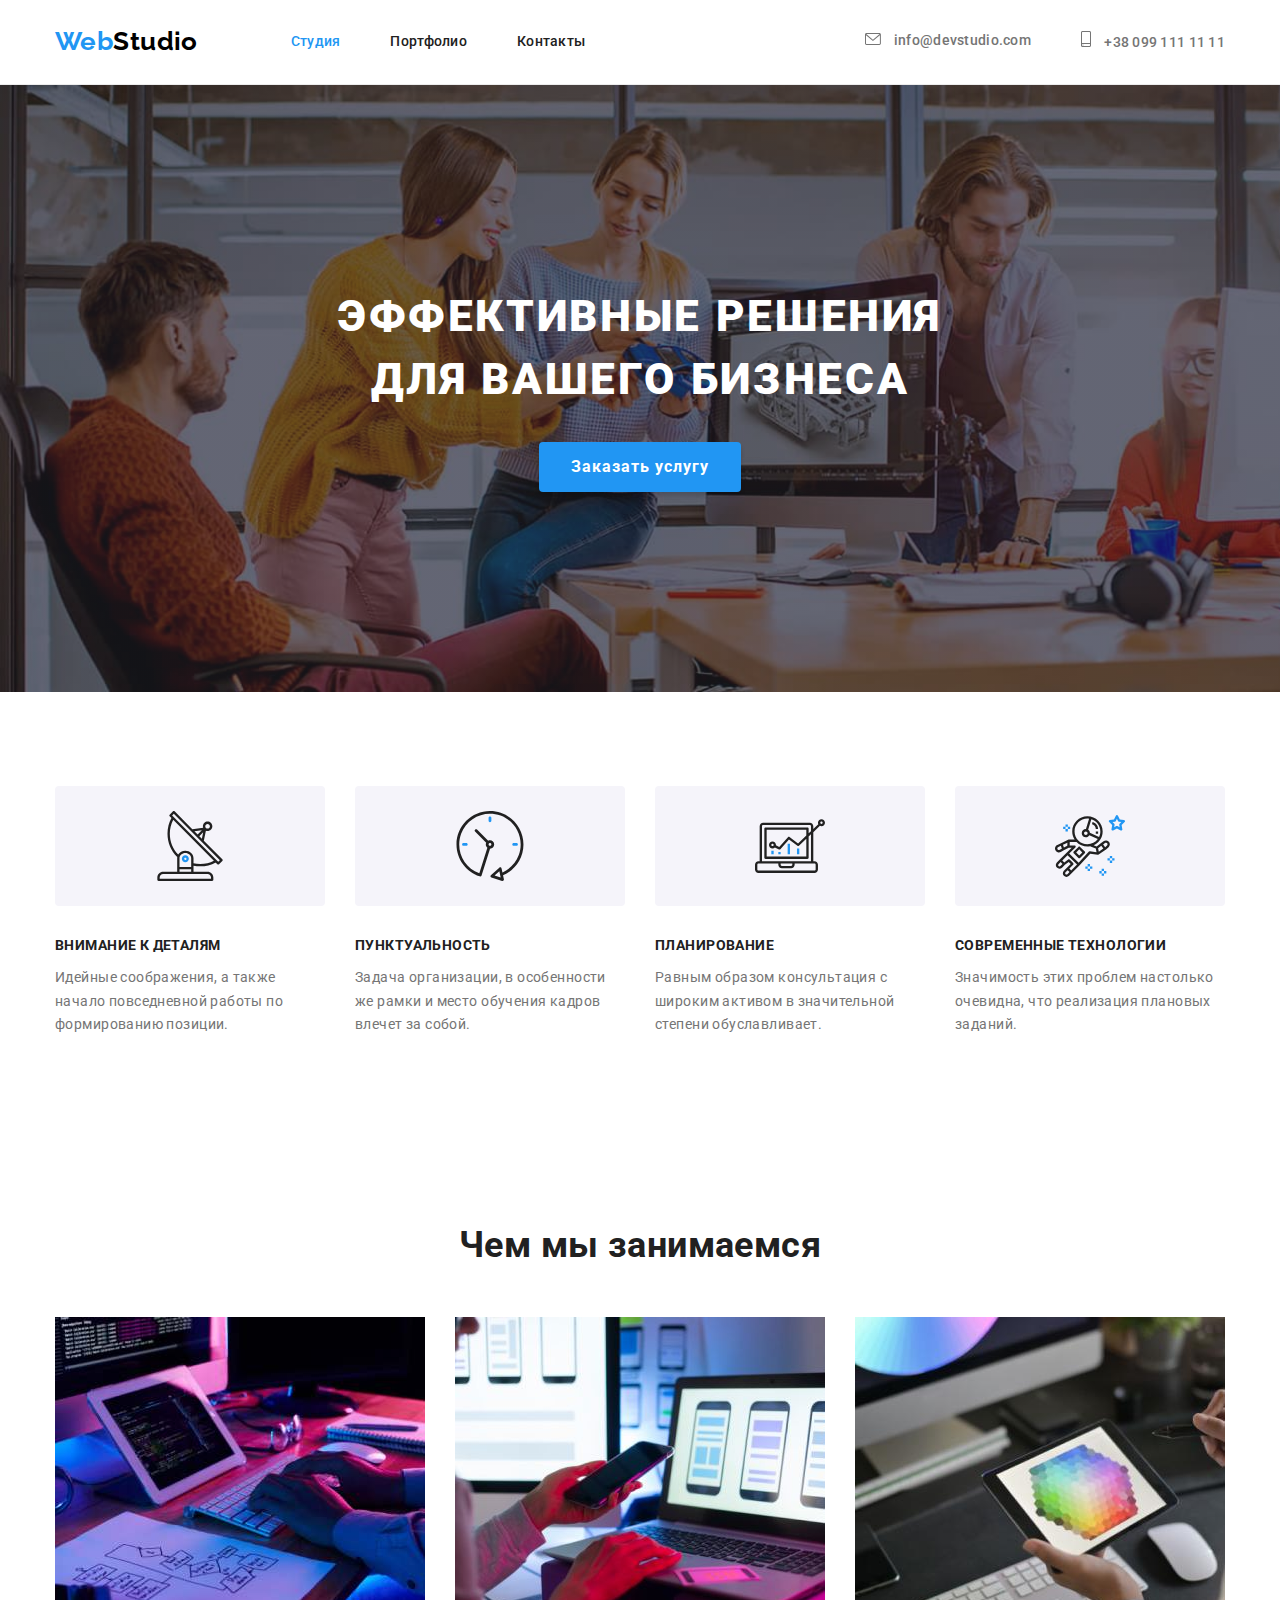
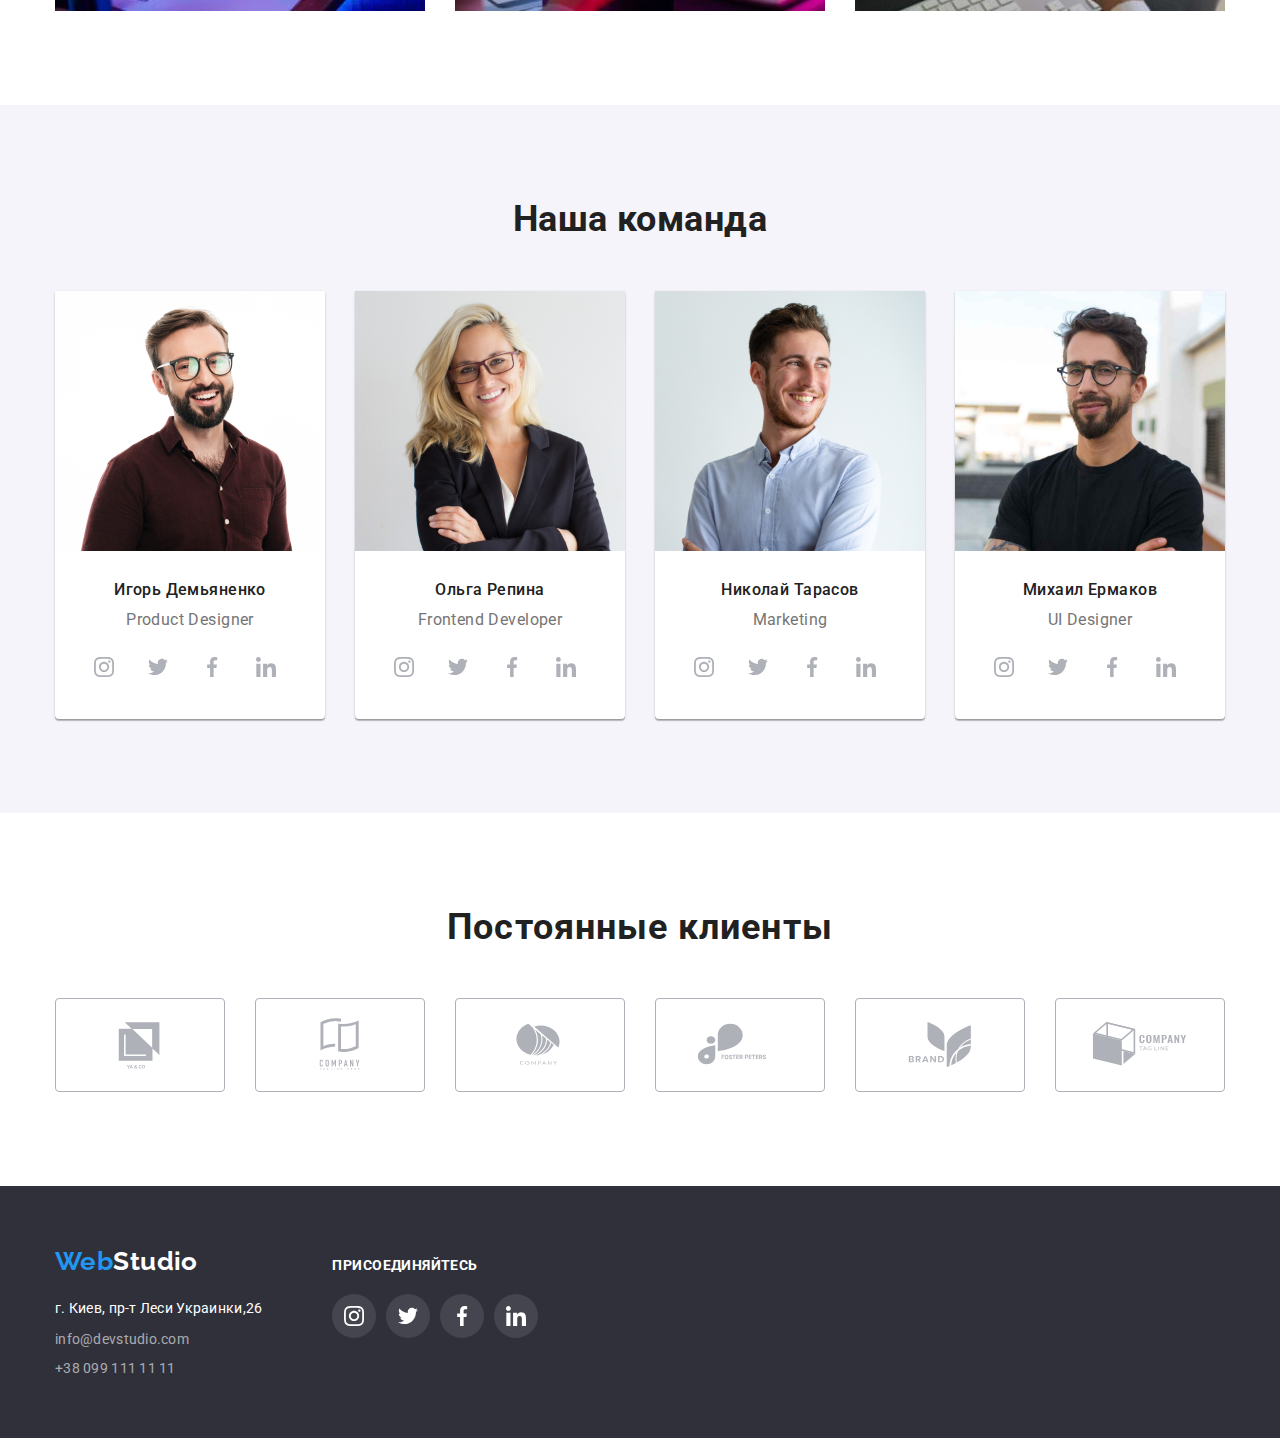
==== commit 7d854d36: "исправила ошибки" ====
--- a/index.html
+++ b/index.html
@@ -123,7 +123,7 @@
              <ul class="our_team-card"> 
 
              <li class="card-team_all">
-                <img src="./img/igor.jpg" alt="user photo" class="photo" width="270px" height="260px">
+                <img src="./img/igor.jpg" alt="user photo" class="photo" width="270" height="260">
                 <div class="info-card">
                <h3 class="our_team_name">Игорь Демьяненко</h3> 
                <p class="our_team_position">Product Designer</p> 
@@ -164,7 +164,7 @@
             </li>
 
              <li class="card-team_all"> 
-                <img src="./img/olga.jpg" alt="user photo" class="photo" width="270px" height="260px">
+                <img src="./img/olga.jpg" alt="user photo" class="photo" width="270" height="260">
             <div class="info-card">
 
                <h3 class="our_team_name">Ольга Репина</h3> 
@@ -206,7 +206,7 @@
             </li>
 
              <li class="card-team_all">
-                <img src="./img/nikolai.jpg" alt="user photo" class="photo" width="270px" height="260px">
+                <img src="./img/nikolai.jpg" alt="user photo" class="photo" width="270" height="260">
             <div class="info-card">
 
                 <h3 class="our_team_name">Николай Тарасов</h3> 
@@ -248,7 +248,7 @@
             </li>
 
                <li class="card-team_all"> 
-                <img src="./img/michail.jpg" alt="user photo" class="photo" width="270px" height="260px">
+                <img src="./img/michail.jpg" alt="user photo" class="photo" width="270" height="260">
             <div class="info-card">
                <h3 class="our_team_name">Михаил Ермаков</h3> 
                <p class="our_team_position">UI Designer</p> 
@@ -295,7 +295,7 @@
                     <h2 class="client-name">Постоянные клиенты</h2>
                     <ul class="clients">
                         <li class="client-card">
-                            <a href class="benefits-clients">
+                            <a href="c" class="benefits-clients">
                                 <svg class="svg-clients" width="106" height="60">
                                     <use href="./img/styles.svg#icon-yaandco"></use>
                                 </svg>
@@ -303,7 +303,7 @@
                         </li>
             
                         <li class="client-card">
-                            <a href class="benefits-clients">
+                            <a href="s" class="benefits-clients">
                                 <svg class="svg-benefits" width="106" height="60">
                                     <use href="./img/styles.svg#icon-tagline"></use>
                                 </svg>
@@ -311,7 +311,7 @@
                         </li>
             
                         <li class="client-card">
-                            <a href class="benefits-clients">
+                            <a href="a" class="benefits-clients">
                                 <svg class="svg-benefits" width="106" height="60">
                                     <use href="./img/styles.svg#icon-company"></use>
                                 </svg>
@@ -319,7 +319,7 @@
                         </li>
             
                         <li class="client-card">
-                            <a href class="benefits-clients">
+                            <a href="f" class="benefits-clients">
                                 <svg class="svg-benefits" width="106" height="60">
                                     <use href="./img/styles.svg#icon-foster"></use>
                                 </svg>
@@ -327,7 +327,7 @@
                         </li>
             
                         <li class="client-card">
-                            <a href class="benefits-clients">
+                            <a href="g" class="benefits-clients">
                                 <svg class="svg-benefits" width="106" height="60">
                                     <use href="./img/styles.svg#icon-Brand"></use>
                                 </svg>
@@ -339,6 +339,7 @@
                                 <svg class="svg-benefits" width="106" height="60">
                                     <use href="./img/styles.svg#icon-companytagline"></use>
                                 </svg>
+                            </a>
                         </li>
                     </ul>
                 </div>
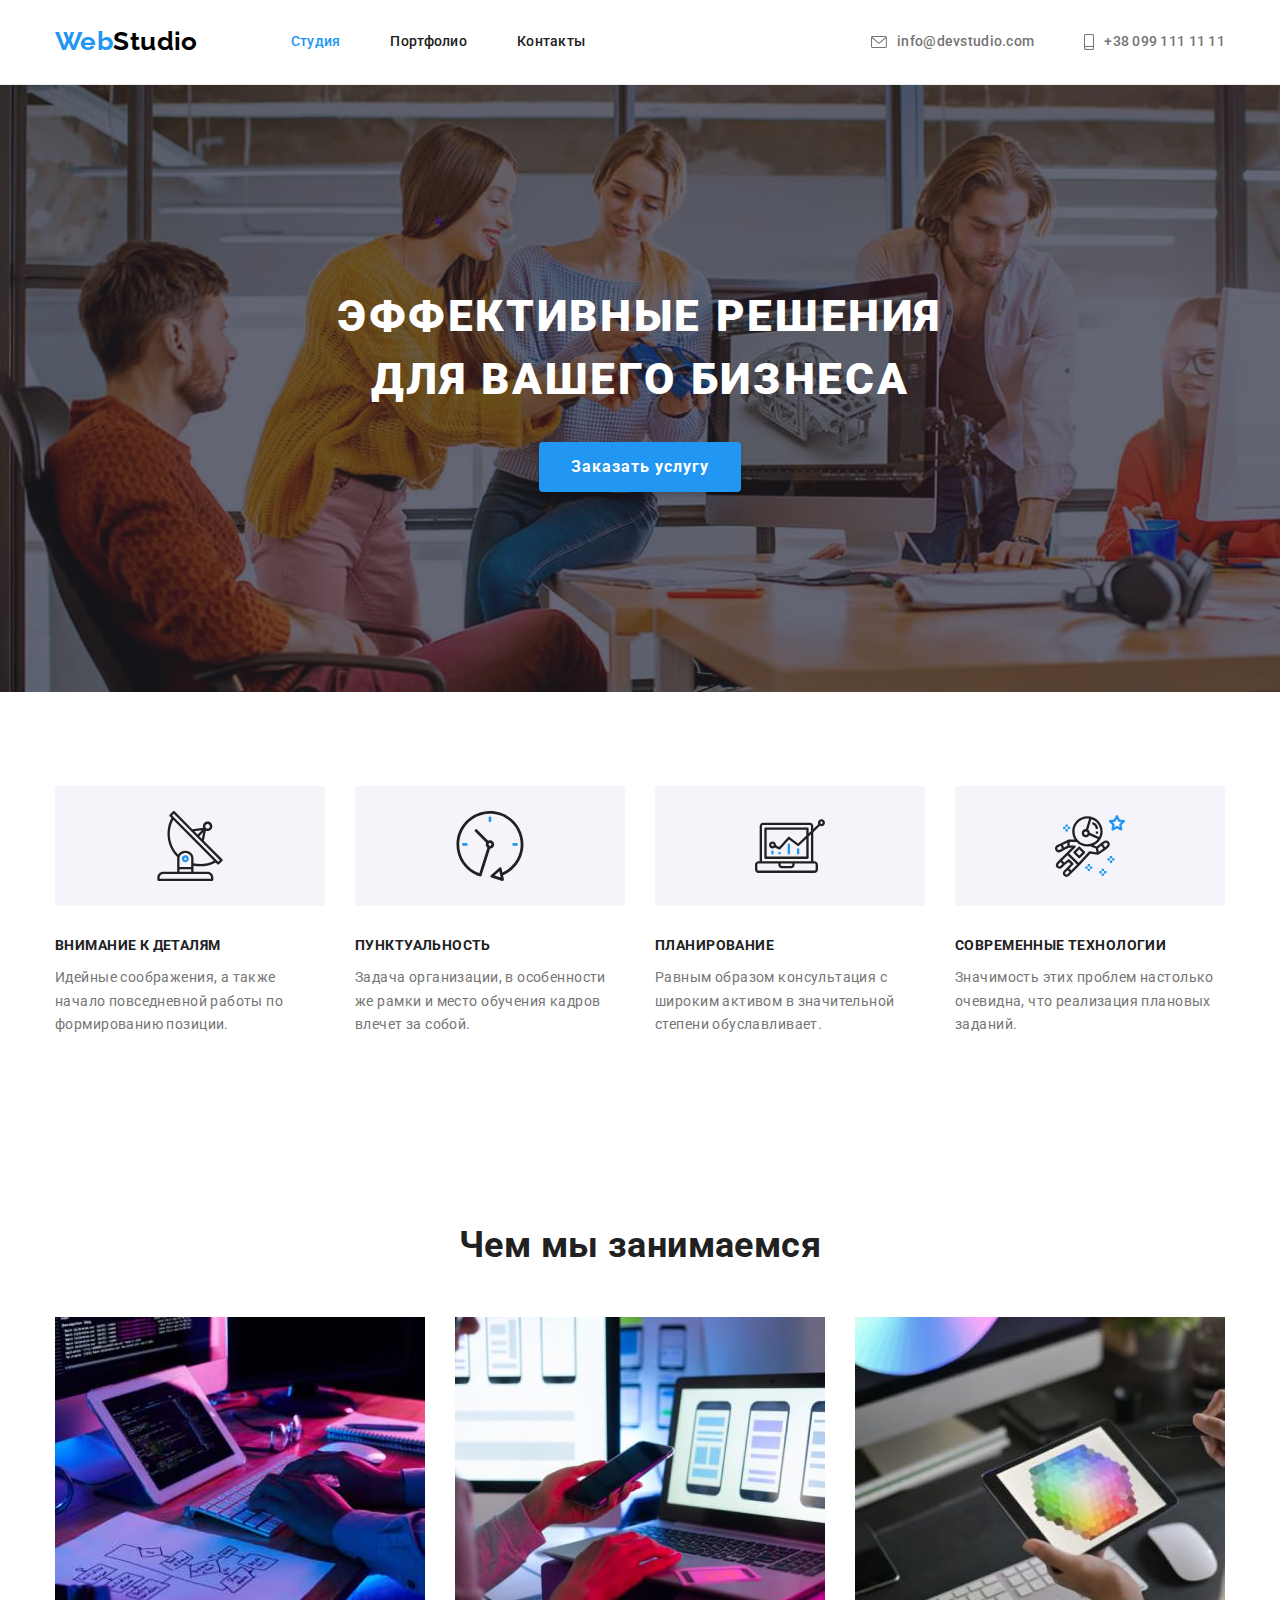
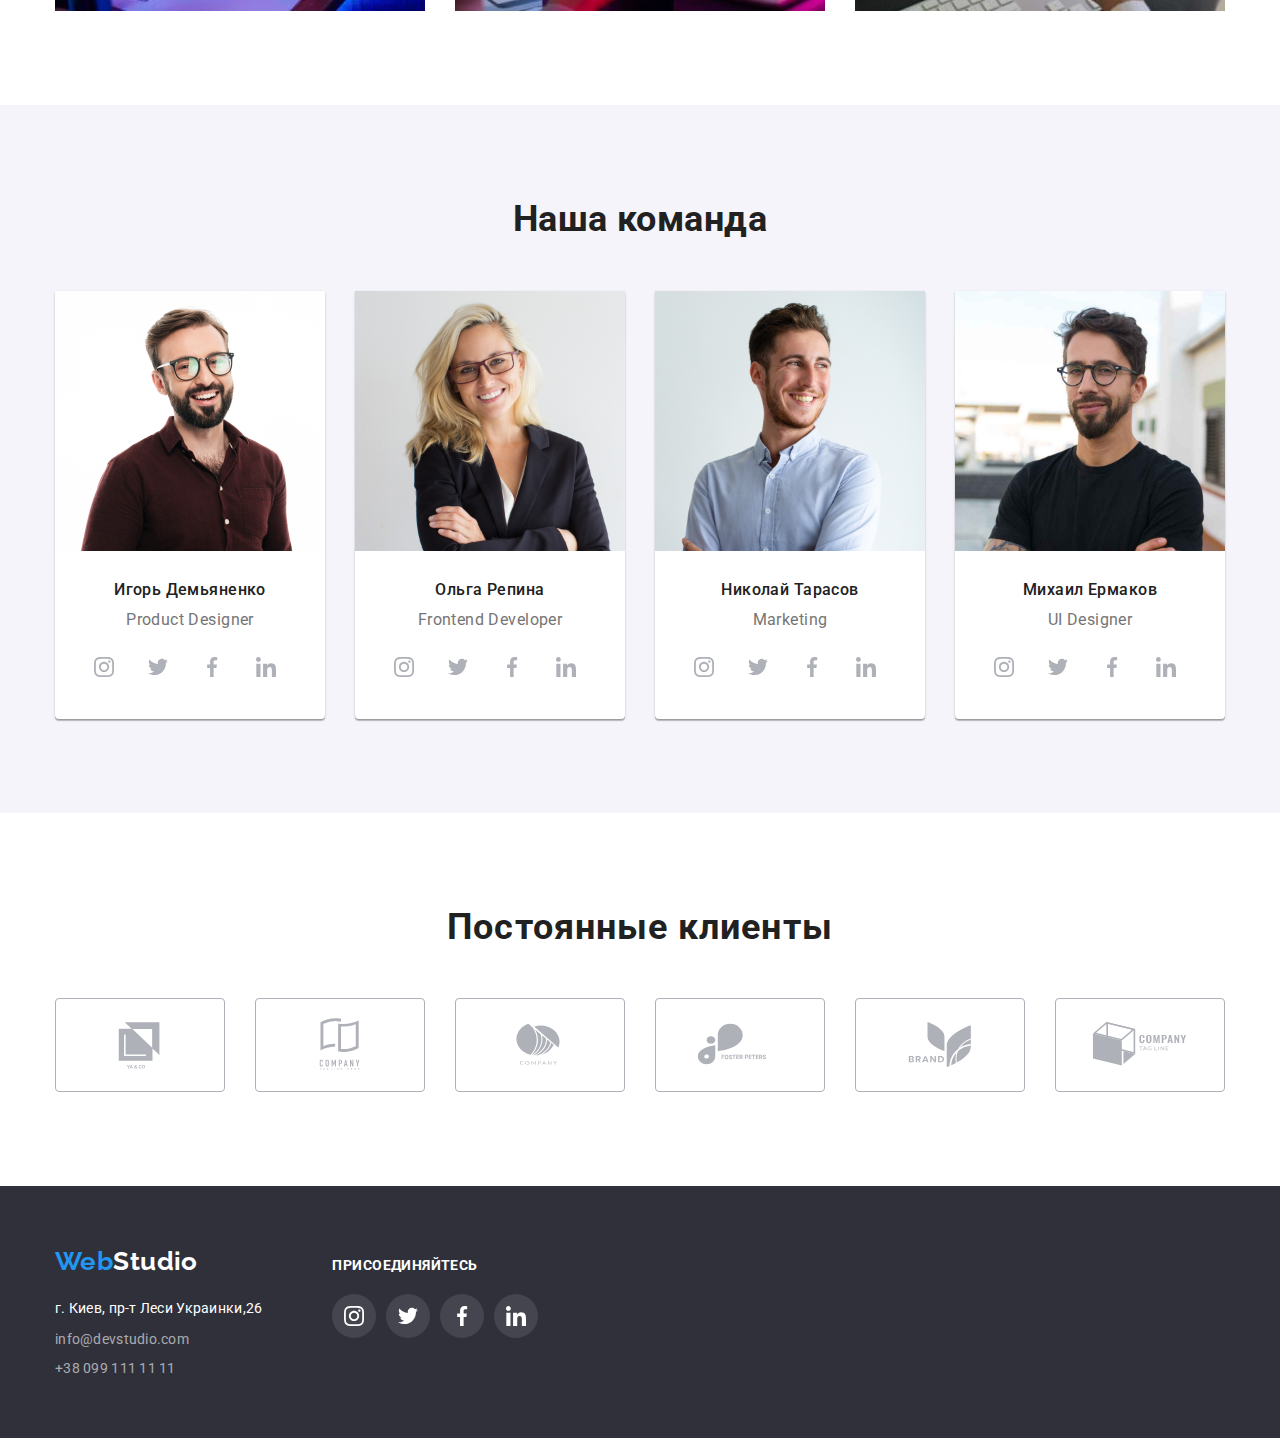
==== commit dd7a0621: "change" ====
--- a/index.html
+++ b/index.html
@@ -359,7 +359,7 @@
                 </address>
             </div>
                 <div class="join">
-                <h2 class="join-name">присоединяйтесь</h2>
+                <p class="join-name">присоединяйтесь</p>
                 <ul class="card-soc-media-ul">
                     <li class="card-soc-media-footer">
                         <a href="" class="card-soc-footer">
--- a/style/style.css
+++ b/style/style.css
@@ -180,7 +180,7 @@
 .contact-nav {
   padding-top: 32px;
   padding-bottom: 32px;
-  flex: auto;
+  display: flex;
   align-items: center;
 }
 
@@ -574,6 +574,16 @@
   margin-right: 0;
 }
 
+.portfolio-link {
+  display: block;
+}
+
+.portfolio-link:hover,
+.portfolio-link:focus {
+  box-shadow: 0px 1px 1px rgba(0, 0, 0, 0.12), 0px 4px 4px rgba(0, 0, 0, 0.06),
+    1px 4px 6px rgba(0, 0, 0, 0.16);
+}
+
 .nav_btn {
   font-weight: 500;
   font-size: 16px;
